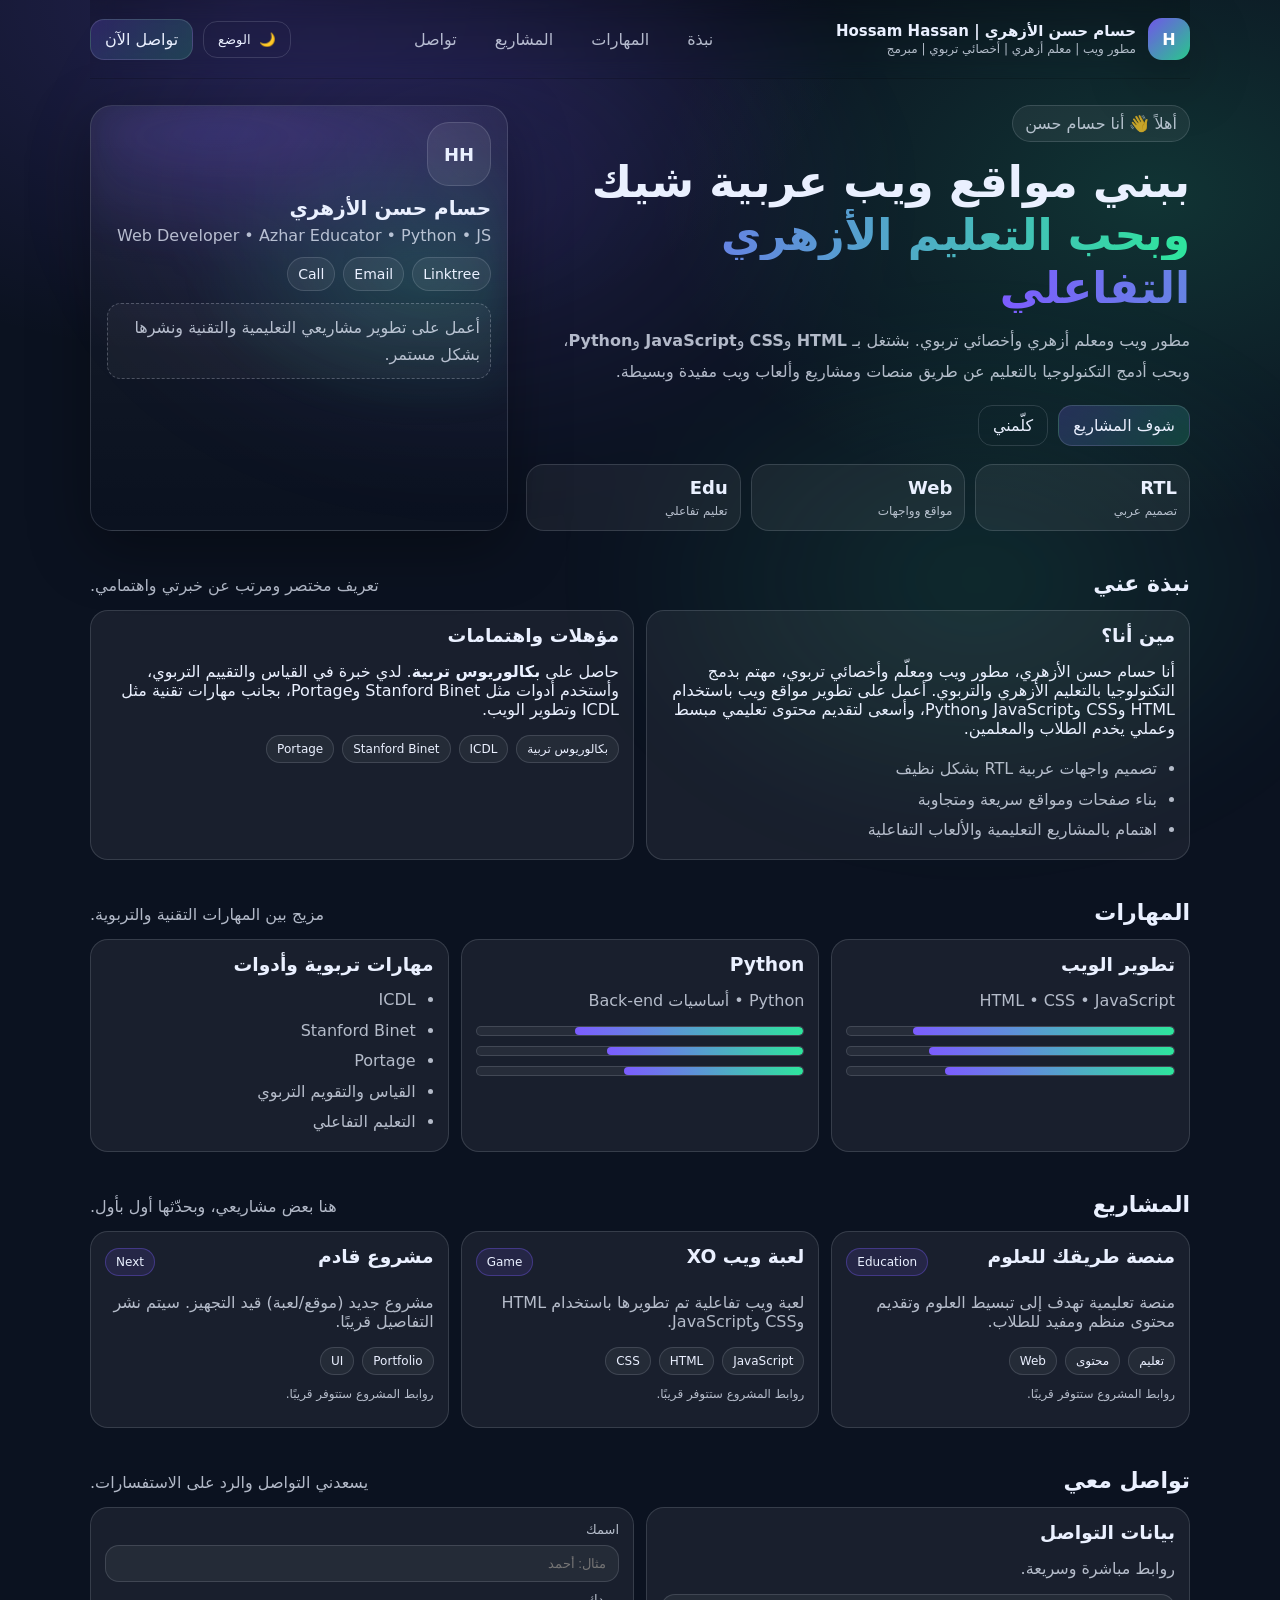
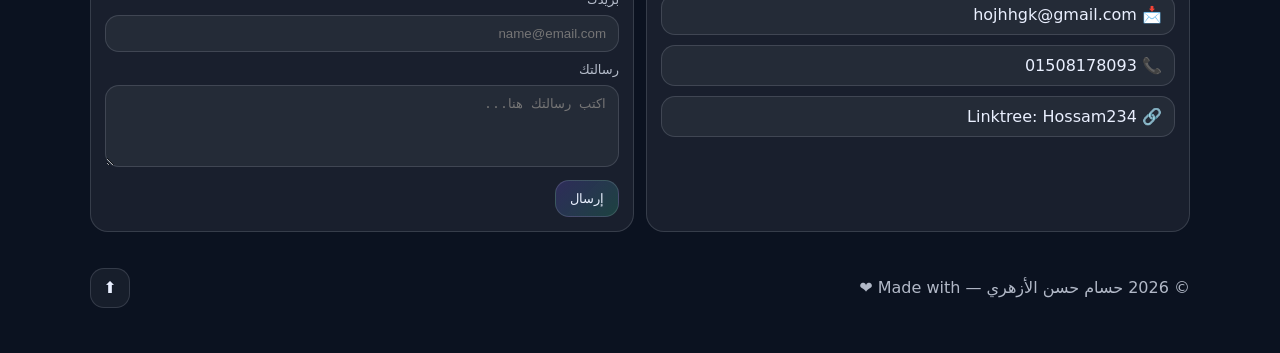
==== index.html @ acea2ba7 "Add files via upload" ====
<!doctype html>
<html lang="ar" dir="rtl">
<head>
  <meta charset="utf-8" />
  <meta name="viewport" content="width=device-width,initial-scale=1" />
  <title>حسام حسن الأزهري | Hossam Hassan</title>
  <meta name="description" content="الموقع الشخصي لحسام حسن الأزهري - مطور ويب ومعلم أزهري وأخصائي تربوي. مشاريع ويب وألعاب." />
  <link rel="stylesheet" href="style.css" />
</head>

<body>
  <div class="bg-glow"></div>

  <header class="container header">
    <a class="brand" href="#top" aria-label="العودة للأعلى">
      <span class="logo">H</span>
      <span class="brand-text">
        <strong>حسام حسن الأزهري | Hossam Hassan</strong>
        <small>مطور ويب | معلم أزهري | أخصائي تربوي | مبرمج</small>
      </span>
    </a>

    <nav class="nav" aria-label="التنقل">
      <a href="#about">نبذة</a>
      <a href="#skills">المهارات</a>
      <a href="#projects">المشاريع</a>
      <a href="#contact">تواصل</a>
    </nav>

    <div class="header-actions">
      <button id="themeBtn" class="btn ghost" type="button" aria-label="تبديل الثيم">
        <span id="themeIcon" aria-hidden="true">🌙</span>
        <span class="hide-sm">الوضع</span>
      </button>
      <a class="btn" href="#contact">تواصل الآن</a>
    </div>
  </header>

  <main id="top">
    <section class="container hero">
      <div class="hero-text">
        <p class="pill">أهلاً 👋 أنا حسام حسن</p>

        <h1>
          ببني مواقع ويب عربية شيك
          <span class="grad">وبحب التعليم الأزهري التفاعلي</span>
        </h1>

        <p class="sub">
          مطور ويب ومعلم أزهري وأخصائي تربوي. بشتغل بـ <b>HTML</b> و<b>CSS</b> و<b>JavaScript</b> و<b>Python</b>،
          وبحب أدمج التكنولوجيا بالتعليم عن طريق منصات ومشاريع وألعاب ويب مفيدة وبسيطة.
        </p>

        <div class="cta">
          <a class="btn" href="#projects">شوف المشاريع</a>
          <a class="btn ghost" href="#contact">كلّمني</a>
        </div>

        <div class="quick">
          <div class="q-card">
            <span class="q-num">RTL</span>
            <span class="q-label">تصميم عربي</span>
          </div>
          <div class="q-card">
            <span class="q-num">Web</span>
            <span class="q-label">مواقع وواجهات</span>
          </div>
          <div class="q-card">
            <span class="q-num">Edu</span>
            <span class="q-label">تعليم تفاعلي</span>
          </div>
        </div>
      </div>

      <div class="hero-card" aria-label="بطاقة تعريف">
        <div class="avatar" aria-hidden="true">HH</div>

        <div class="hero-meta">
          <h2>حسام حسن الأزهري</h2>
          <p>Web Developer • Azhar Educator • Python • JS</p>
        </div>

        <div class="hero-links">
          <a class="chip" href="https://linktr.ee/Hossam234" target="_blank" rel="noreferrer">Linktree</a>
          <a class="chip" href="mailto:hojhhgk@gmail.com">Email</a>
          <a class="chip" href="tel:01508178093">Call</a>
        </div>

        <div class="note">
          أعمل على تطوير مشاريعي التعليمية والتقنية ونشرها بشكل مستمر.
        </div>

        <!-- ملاحظة للمطور: عند إضافة روابط المشاريع، أضف أزرار Live/Code داخل قسم المشاريع -->
      </div>
    </section>

    <section id="about" class="container section">
      <div class="section-head">
        <h2>نبذة عني</h2>
        <p>تعريف مختصر ومرتب عن خبرتي واهتمامي.</p>
      </div>

      <div class="grid two">
        <div class="card">
          <h3>مين أنا؟</h3>
          <p>
            أنا حسام حسن الأزهري، مطور ويب ومعلّم وأخصائي تربوي، مهتم بدمج التكنولوجيا بالتعليم الأزهري والتربوي.
            أعمل على تطوير مواقع ويب باستخدام HTML وCSS وJavaScript وPython، وأسعى لتقديم
            محتوى تعليمي مبسط وعملي يخدم الطلاب والمعلمين.
          </p>
          <ul class="list">
            <li>تصميم واجهات عربية RTL بشكل نظيف</li>
            <li>بناء صفحات ومواقع سريعة ومتجاوبة</li>
            <li>اهتمام بالمشاريع التعليمية والألعاب التفاعلية</li>
          </ul>
        </div>
        <div class="card">
          <h3>مؤهلات واهتمامات</h3>
          <p>
            حاصل على <b>بكالوريوس تربية</b>. لدي خبرة في القياس والتقييم التربوي، وأستخدم أدوات
            مثل Stanford Binet وPortage، بجانب مهارات تقنية مثل ICDL وتطوير الويب.
          </p>
          <div class="mini">
            <span class="tag">بكالوريوس تربية</span>
            <span class="tag">ICDL</span>
            <span class="tag">Stanford Binet</span>
            <span class="tag">Portage</span>
          </div>
        </div>
      </div>
    </section>

    <section id="skills" class="container section">
      <div class="section-head">
        <h2>المهارات</h2>
        <p>مزيج بين المهارات التقنية والتربوية.</p>
      </div>

      <div class="grid three">
        <div class="card">
          <h3>تطوير الويب</h3>
          <p class="muted">HTML • CSS • JavaScript</p>
          <div class="bars">
            <div class="bar"><span style="width: 80%"></span></div>
            <div class="bar"><span style="width: 75%"></span></div>
            <div class="bar"><span style="width: 70%"></span></div>
          </div>
        </div>

        <div class="card">
          <h3>Python</h3>
          <p class="muted">Python • أساسيات Back-end</p>
          <div class="bars">
            <div class="bar"><span style="width: 70%"></span></div>
            <div class="bar"><span style="width: 60%"></span></div>
            <div class="bar"><span style="width: 55%"></span></div>
          </div>
        </div>

        <div class="card">
          <h3>مهارات تربوية وأدوات</h3>
          <ul class="list">
            <li>ICDL</li>
            <li>Stanford Binet</li>
            <li>Portage</li>
            <li>القياس والتقويم التربوي</li>
            <li>التعليم التفاعلي</li>
          </ul>
        </div>
      </div>
    </section>

    <section id="projects" class="container section">
      <div class="section-head">
        <h2>المشاريع</h2>
        <p>هنا بعض مشاريعي، وبحدّثها أول بأول.</p>
        <!-- ملاحظة للمطور: عند توفر روابط المشاريع، أضف Live/Code لكل مشروع -->
      </div>

      <div class="grid three">
        <article class="card project">
          <div class="proj-top">
            <h3>منصة طريقك للعلوم</h3>
            <span class="badge">Education</span>
          </div>
          <p class="muted">
            منصة تعليمية تهدف إلى تبسيط العلوم وتقديم محتوى منظم ومفيد للطلاب.
          </p>
          <div class="mini">
            <span class="tag">تعليم</span>
            <span class="tag">محتوى</span>
            <span class="tag">Web</span>
          </div>
          <p class="muted tiny">روابط المشروع ستتوفر قريبًا.</p>
        </article>

        <article class="card project">
          <div class="proj-top">
            <h3>لعبة ويب XO</h3>
            <span class="badge">Game</span>
          </div>
          <p class="muted">
            لعبة ويب تفاعلية تم تطويرها باستخدام HTML وCSS وJavaScript.
          </p>
          <div class="mini">
            <span class="tag">JavaScript</span>
            <span class="tag">HTML</span>
            <span class="tag">CSS</span>
          </div>
          <p class="muted tiny">روابط المشروع ستتوفر قريبًا.</p>
        </article>

        <article class="card project">
          <div class="proj-top">
            <h3>مشروع قادم</h3>
            <span class="badge">Next</span>
          </div>
          <p class="muted">
            مشروع جديد (موقع/لعبة) قيد التجهيز. سيتم نشر التفاصيل قريبًا.
          </p>
          <div class="mini">
            <span class="tag">Portfolio</span>
            <span class="tag">UI</span>
          </div>
          <p class="muted tiny">روابط المشروع ستتوفر قريبًا.</p>
        </article>
      </div>
    </section>

    <section id="contact" class="container section">
      <div class="section-head">
        <h2>تواصل معي</h2>
        <p>يسعدني التواصل والرد على الاستفسارات.</p>
      </div>

      <div class="grid two">
        <div class="card">
          <h3>بيانات التواصل</h3>
          <p class="muted">روابط مباشرة وسريعة.</p>
          <div class="stack">
            <a class="link" href="mailto:hojhhgk@gmail.com">📩 hojhhgk@gmail.com</a>
            <a class="link" href="tel:01508178093">📞 01508178093</a>
            <a class="link" href="https://linktr.ee/Hossam234" target="_blank" rel="noreferrer">🔗 Linktree: Hossam234</a>
          </div>
        </div>

        <form class="card form" id="contactForm">
          <label>
            اسمك
            <input name="name" type="text" placeholder="مثال: أحمد" required />
          </label>

          <label>
            بريدك
            <input name="email" type="email" placeholder="name@email.com" required />
          </label>

          <label>
            رسالتك
            <textarea name="message" rows="4" placeholder="اكتب رسالتك هنا..." required></textarea>
          </label>

          <button class="btn" type="submit">إرسال</button>

          <!-- ملاحظة للمطور: لو عايز إرسال فعلي لسيرفر، اربط الفورم بباك إند أو خدمة Forms -->
        </form>
      </div>
    </section>

    <footer class="container footer">
      <p>© <span id="year"></span> حسام حسن الأزهري — Made with ❤️</p>
      <a class="to-top" href="#top" aria-label="للأعلى">⬆️</a>
    </footer>
  </main>

  <script src="script.js"></script>
</body>
</html>
---- style.css ----
:root{
  --bg: #0b1220;
  --card: rgba(255,255,255,.06);
  --card2: rgba(255,255,255,.08);
  --text: #eaf0ff;
  --muted: rgba(234,240,255,.75);
  --border: rgba(234,240,255,.14);
  --shadow: 0 18px 60px rgba(0,0,0,.35);
  --accent: #7c5cff;
  --accent2: #2ee59d;
  --radius: 18px;
}

[data-theme="light"]{
  --bg: #f6f7fb;
  --card: rgba(10,16,32,.05);
  --card2: rgba(10,16,32,.08);
  --text: #0a1020;
  --muted: rgba(10,16,32,.7);
  --border: rgba(10,16,32,.14);
  --shadow: 0 18px 60px rgba(10,16,32,.12);
}

*{ box-sizing: border-box; }
html{ scroll-behavior: smooth; }
body{
  margin: 0;
  font-family: ui-sans-serif, system-ui, -apple-system, "Segoe UI", Tahoma, Arial;
  background: radial-gradient(1000px 600px at 20% 0%, rgba(124,92,255,.20), transparent 60%),
              radial-gradient(900px 600px at 90% 10%, rgba(46,229,157,.16), transparent 55%),
              var(--bg);
  color: var(--text);
}

.bg-glow{
  position: fixed;
  inset: -200px;
  background: radial-gradient(700px 500px at 40% 30%, rgba(124,92,255,.15), transparent 60%),
              radial-gradient(650px 450px at 70% 60%, rgba(46,229,157,.12), transparent 60%);
  filter: blur(40px);
  pointer-events: none;
  z-index: -1;
}

.container{
  width: min(1100px, calc(100% - 32px));
  margin: 0 auto;
}

.header{
  display: flex;
  gap: 16px;
  align-items: center;
  justify-content: space-between;
  padding: 18px 0;
  position: sticky;
  top: 0;
  backdrop-filter: blur(10px);
  background: linear-gradient(to bottom, rgba(0,0,0,.18), rgba(0,0,0,0));
  border-bottom: 1px solid transparent;
  z-index: 10;
}

.brand{
  display: flex;
  gap: 12px;
  align-items: center;
  text-decoration: none;
  color: inherit;
}

.logo{
  width: 42px; height: 42px;
  display: grid; place-items: center;
  border-radius: 14px;
  background: linear-gradient(135deg, rgba(124,92,255,.9), rgba(46,229,157,.85));
  color: white;
  font-weight: 800;
  box-shadow: var(--shadow);
}

.brand-text strong{ display:block; font-size: 15px; }
.brand-text small{ display:block; color: var(--muted); font-size: 12px; margin-top: 2px; }

.nav{
  display: flex;
  gap: 14px;
  align-items: center;
}
.nav a{
  color: var(--muted);
  text-decoration: none;
  padding: 10px 12px;
  border-radius: 12px;
  transition: .2s;
}
.nav a:hover{
  color: var(--text);
  background: var(--card);
  border: 1px solid var(--border);
}

.header-actions{ display: flex; gap: 10px; align-items: center; }

.btn{
  border: 1px solid var(--border);
  background: linear-gradient(135deg, rgba(124,92,255,.22), rgba(46,229,157,.18));
  color: var(--text);
  padding: 10px 14px;
  border-radius: 14px;
  text-decoration: none;
  display: inline-flex;
  gap: 8px;
  align-items: center;
  cursor: pointer;
  transition: transform .12s ease, background .2s, border .2s, opacity .2s;
}
.btn:hover{ transform: translateY(-1px); border-color: rgba(124,92,255,.35); }
.btn:active{ transform: translateY(0); }
.btn.ghost{ background: transparent; }
.btn.sm{ padding: 8px 12px; border-radius: 12px; font-size: 14px; }
.btn[disabled]{ opacity: .65; cursor: not-allowed; transform: none; }

.hide-sm{ display: inline; }

.hero{
  display: grid;
  grid-template-columns: 1.35fr .85fr;
  gap: 18px;
  padding: 26px 0 6px;
}

.pill{
  display: inline-flex;
  padding: 8px 12px;
  border: 1px solid var(--border);
  border-radius: 999px;
  background: var(--card);
  color: var(--muted);
  margin: 0 0 14px;
}

.hero h1{
  margin: 0 0 12px;
  font-size: clamp(28px, 4vw, 44px);
  line-height: 1.2;
}
.grad{
  background: linear-gradient(90deg, var(--accent), var(--accent2));
  -webkit-background-clip: text;
  background-clip: text;
  color: transparent;
}

.sub{
  margin: 0 0 18px;
  color: var(--muted);
  font-size: 16px;
  line-height: 1.9;
}

.cta{ display:flex; gap: 10px; flex-wrap: wrap; margin-bottom: 18px; }
.quick{
  display: grid;
  grid-template-columns: repeat(3, 1fr);
  gap: 10px;
}
.q-card{
  border: 1px solid var(--border);
  background: var(--card);
  border-radius: var(--radius);
  padding: 12px;
}
.q-num{ display:block; font-size: 18px; font-weight: 800; }
.q-label{ display:block; margin-top: 6px; color: var(--muted); font-size: 12px; }

.hero-card{
  border: 1px solid var(--border);
  background: linear-gradient(180deg, var(--card), transparent);
  border-radius: calc(var(--radius) + 4px);
  padding: 16px;
  box-shadow: var(--shadow);
  position: relative;
  overflow: hidden;
}
.hero-card::before{
  content:"";
  position:absolute;
  inset:-2px;
  background: radial-gradient(500px 260px at 30% 0%, rgba(124,92,255,.25), transparent 60%),
              radial-gradient(400px 240px at 80% 40%, rgba(46,229,157,.20), transparent 60%);
  filter: blur(18px);
  opacity: .9;
  z-index: 0;
}
.hero-card > *{ position: relative; z-index: 1; }

.avatar{
  width: 64px; height: 64px;
  border-radius: 22px;
  display:grid; place-items:center;
  background: var(--card2);
  border: 1px solid var(--border);
  font-weight: 900;
  font-size: 18px;
}
.hero-meta h2{ margin: 10px 0 0; font-size: 20px; }
.hero-meta p{ margin: 6px 0 0; color: var(--muted); }

.hero-links{
  display:flex;
  gap: 8px;
  flex-wrap: wrap;
  margin-top: 12px;
}
.chip{
  border: 1px solid var(--border);
  background: rgba(255,255,255,.06);
  color: var(--text);
  text-decoration:none;
  padding: 8px 10px;
  border-radius: 999px;
  font-size: 14px;
}
.note{
  margin-top: 12px;
  border: 1px dashed rgba(234,240,255,.25);
  background: rgba(255,255,255,.04);
  border-radius: 14px;
  padding: 10px;
  color: var(--muted);
  line-height: 1.7;
}

.section{ padding: 34px 0 6px; }
.section-head{
  display:flex;
  justify-content: space-between;
  align-items: baseline;
  gap: 14px;
  margin-bottom: 14px;
}
.section-head h2{ margin:0; font-size: 22px; }
.section-head p{ margin:0; color: var(--muted); }

.grid{ display:grid; gap: 12px; }
.grid.two{ grid-template-columns: repeat(2, 1fr); }
.grid.three{ grid-template-columns: repeat(3, 1fr); }

.card{
  border: 1px solid var(--border);
  background: var(--card);
  border-radius: var(--radius);
  padding: 14px;
}
.card h3{ margin: 0 0 10px; }
.muted{ color: var(--muted); }
.tiny{ font-size: 12px; }

.list{
  margin: 10px 0 0;
  padding: 0 18px 0 0;
  color: var(--muted);
  line-height: 1.9;
}

.mini{ display:flex; gap: 8px; flex-wrap: wrap; margin-top: 10px; }
.tag{
  font-size: 12px;
  padding: 6px 10px;
  border-radius: 999px;
  border: 1px solid var(--border);
  background: rgba(255,255,255,.05);
}

.bars{ display:grid; gap: 10px; margin-top: 12px; }
.bar{
  height: 10px;
  border-radius: 999px;
  background: rgba(255,255,255,.06);
  border: 1px solid var(--border);
  overflow: hidden;
}
.bar span{
  display:block;
  height: 100%;
  border-radius: 999px;
  background: linear-gradient(90deg, var(--accent), var(--accent2));
}

.project .proj-top{
  display:flex;
  justify-content: space-between;
  align-items: center;
  gap: 10px;
}
.badge{
  font-size: 12px;
  padding: 6px 10px;
  border-radius: 999px;
  border: 1px solid rgba(124,92,255,.35);
  background: rgba(124,92,255,.12);
  color: var(--text);
}
.actions{ display:flex; gap: 10px; margin-top: 12px; }

.form label{
  display:block;
  margin-bottom: 10px;
  color: var(--muted);
  font-size: 13px;
}
input, textarea{
  width: 100%;
  margin-top: 8px;
  padding: 10px 12px;
  border-radius: 14px;
  border: 1px solid var(--border);
  background: rgba(255,255,255,.05);
  color: var(--text);
  outline: none;
}
input:focus, textarea:focus{ border-color: rgba(46,229,157,.4); }

.stack{ display:grid; gap: 10px; margin-top: 10px; }
.link{
  padding: 10px 12px;
  border-radius: 14px;
  border: 1px solid var(--border);
  background: rgba(255,255,255,.05);
  text-decoration:none;
  color: var(--text);
}
.footer{
  display:flex;
  justify-content: space-between;
  align-items:center;
  padding: 24px 0 40px;
  color: var(--muted);
}
.to-top{
  width: 40px; height: 40px;
  display:grid; place-items:center;
  border-radius: 14px;
  border: 1px solid var(--border);
  background: rgba(255,255,255,.05);
  text-decoration:none;
  color: var(--text);
}

/* Responsive */
@media (max-width: 900px){
  .hero{ grid-template-columns: 1fr; }
  .grid.three{ grid-template-columns: 1fr; }
  .grid.two{ grid-template-columns: 1fr; }
  .nav{ display:none; }
  .hide-sm{ display:none; }
}
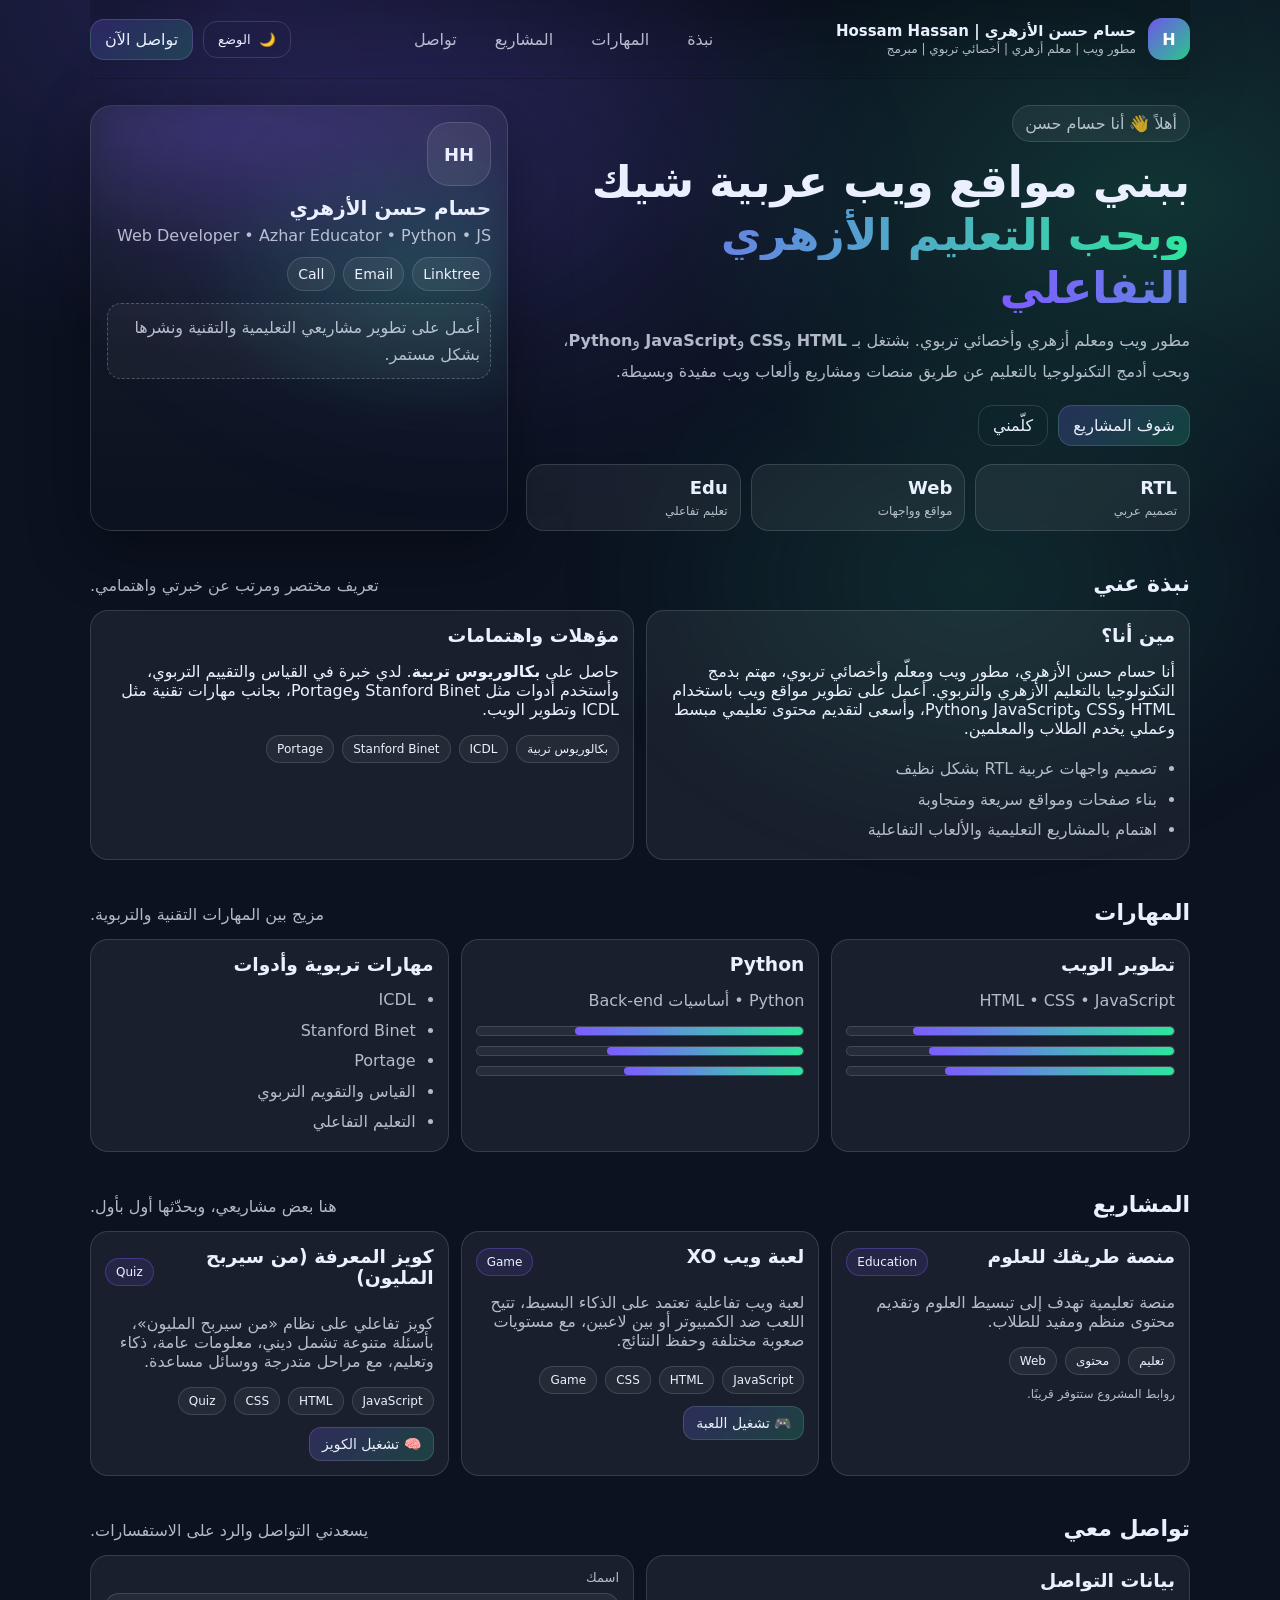
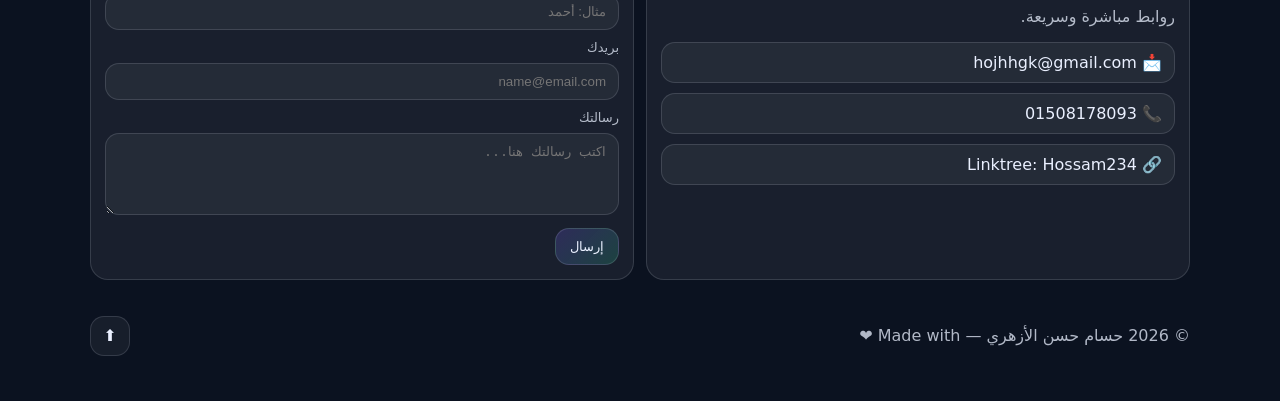
==== commit 8fc2b91a: "Update index.html structure and remove verification tag Removed unnecessary meta verification tag an" ====
--- a/index.html
+++ b/index.html
@@ -117,7 +117,8 @@
         <div class="card">
           <h3>مؤهلات واهتمامات</h3>
           <p>
-            حاصل على <b>بكالوريوس تربية</b>. لدي خبرة في القياس والتقييم التربوي، وأستخدم أدوات
+            حاصل على <b>بكالوريوس تربية</b>. لدي خبرة في
+            القياس والتقييم التربوي، وأستخدم أدوات
             مثل Stanford Binet وPortage، بجانب مهارات تقنية مثل ICDL وتطوير الويب.
           </p>
           <div class="mini">
@@ -199,30 +200,44 @@
             <h3>لعبة ويب XO</h3>
             <span class="badge">Game</span>
           </div>
+
           <p class="muted">
-            لعبة ويب تفاعلية تم تطويرها باستخدام HTML وCSS وJavaScript.
-          </p>
+            لعبة ويب تفاعلية تعتمد على الذكاء البسيط، تتيح اللعب ضد الكمبيوتر
+            أو بين لاعبين، مع مستويات صعوبة مختلفة وحفظ النتائج.
+          </p>
+
           <div class="mini">
             <span class="tag">JavaScript</span>
             <span class="tag">HTML</span>
             <span class="tag">CSS</span>
-          </div>
-          <p class="muted tiny">روابط المشروع ستتوفر قريبًا.</p>
+            <span class="tag">Game</span>
+          </div>
+
+          <div class="actions">
+            <a class="btn sm" href="xo.html">🎮 تشغيل اللعبة</a>
+          </div>
         </article>
 
         <article class="card project">
           <div class="proj-top">
-            <h3>مشروع قادم</h3>
-            <span class="badge">Next</span>
-          </div>
+            <h3>كويز المعرفة (من سيربح المليون)</h3>
+            <span class="badge">Quiz</span>
+          </div>
+
           <p class="muted">
-            مشروع جديد (موقع/لعبة) قيد التجهيز. سيتم نشر التفاصيل قريبًا.
-          </p>
-          <div class="mini">
-            <span class="tag">Portfolio</span>
-            <span class="tag">UI</span>
-          </div>
-          <p class="muted tiny">روابط المشروع ستتوفر قريبًا.</p>
+            كويز تفاعلي على نظام «من سيربح المليون»، بأسئلة متنوعة تشمل
+            ديني، معلومات عامة، ذكاء وتعليم، مع مراحل متدرجة ووسائل مساعدة.
+          </p>
+
+          <div class="mini">
+            <span class="tag">JavaScript</span>
+            <span class="tag">HTML</span>
+            <span class="tag">CSS</span>
+            <span class="tag">Quiz</span>
+          </div>
+          <div class="actions">
+            <a class="btn sm" href="quiz.html">🧠 تشغيل الكويز</a>
+          </div>
         </article>
       </div>
     </section>
@@ -276,3 +291,8 @@
   <script src="script.js"></script>
 </body>
 </html>
+  <script src="script.js"></script>
+</body>
+</html>
+
+
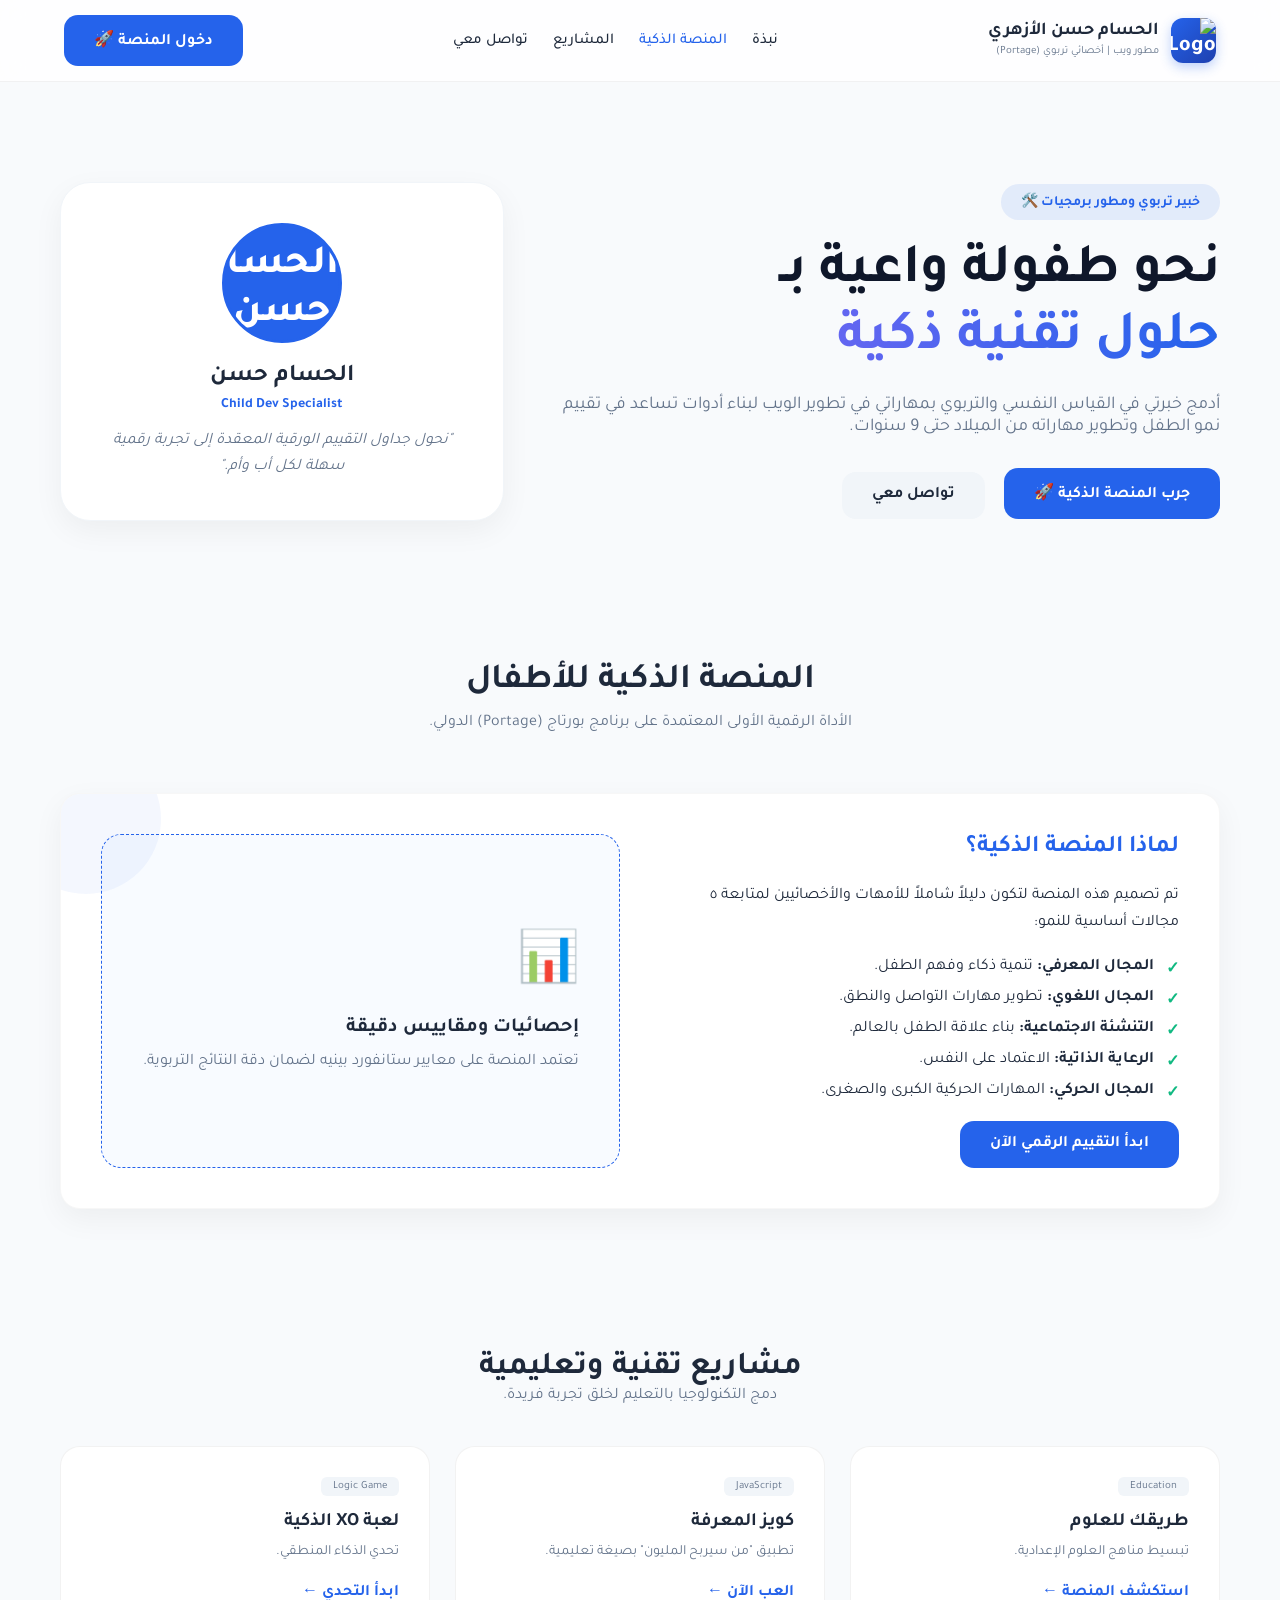
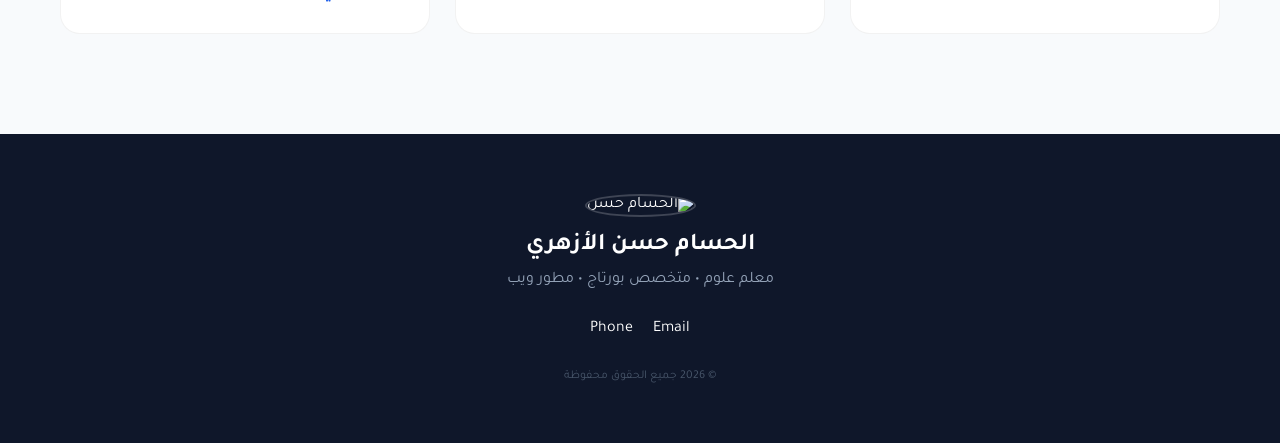
==== commit db3f7a5a: "index.html" ====
--- a/index.html
+++ b/index.html
@@ -1,298 +1,591 @@
 <!doctype html>
 <html lang="ar" dir="rtl">
-<head>
-  <meta charset="utf-8" />
-  <meta name="viewport" content="width=device-width,initial-scale=1" />
-  <title>حسام حسن الأزهري | Hossam Hassan</title>
-  <meta name="description" content="الموقع الشخصي لحسام حسن الأزهري - مطور ويب ومعلم أزهري وأخصائي تربوي. مشاريع ويب وألعاب." />
-  <link rel="stylesheet" href="style.css" />
-</head>
-
-<body>
-  <div class="bg-glow"></div>
-
-  <header class="container header">
-    <a class="brand" href="#top" aria-label="العودة للأعلى">
-      <span class="logo">H</span>
-      <span class="brand-text">
-        <strong>حسام حسن الأزهري | Hossam Hassan</strong>
-        <small>مطور ويب | معلم أزهري | أخصائي تربوي | مبرمج</small>
-      </span>
-    </a>
-
-    <nav class="nav" aria-label="التنقل">
-      <a href="#about">نبذة</a>
-      <a href="#skills">المهارات</a>
-      <a href="#projects">المشاريع</a>
-      <a href="#contact">تواصل</a>
-    </nav>
-
-    <div class="header-actions">
-      <button id="themeBtn" class="btn ghost" type="button" aria-label="تبديل الثيم">
-        <span id="themeIcon" aria-hidden="true">🌙</span>
-        <span class="hide-sm">الوضع</span>
-      </button>
-      <a class="btn" href="#contact">تواصل الآن</a>
-    </div>
-  </header>
-
-  <main id="top">
-    <section class="container hero">
-      <div class="hero-text">
-        <p class="pill">أهلاً 👋 أنا حسام حسن</p>
-
-        <h1>
-          ببني مواقع ويب عربية شيك
-          <span class="grad">وبحب التعليم الأزهري التفاعلي</span>
-        </h1>
-
-        <p class="sub">
-          مطور ويب ومعلم أزهري وأخصائي تربوي. بشتغل بـ <b>HTML</b> و<b>CSS</b> و<b>JavaScript</b> و<b>Python</b>،
-          وبحب أدمج التكنولوجيا بالتعليم عن طريق منصات ومشاريع وألعاب ويب مفيدة وبسيطة.
+  <head>
+    <meta charset="utf-8" />
+    <meta name="viewport" content="width=device-width,initial-scale=1" />
+    <title>الحسام حسن الأزهري | المنصة الذكية</title>
+
+    <link
+      href="https://fonts.googleapis.com/css2?family=Tajawal:wght@400;500;700;800&display=swap"
+      rel="stylesheet"
+    />
+
+    <style>
+      :root {
+        --primary: #2563eb;
+        --primary-dark: #1e40af;
+        --accent: #10b981;
+        --bg-light: #f8fafc;
+        --text-main: #1e293b;
+        --text-muted: #64748b;
+        --white: #ffffff;
+        --shadow: 0 10px 30px rgba(0, 0, 0, 0.05);
+        --radius: 20px;
+      }
+
+      * {
+        margin: 0;
+        padding: 0;
+        box-sizing: border-box;
+        font-family: "Tajawal", sans-serif;
+      }
+
+      body {
+        background-color: var(--bg-light);
+        color: var(--text-main);
+        overflow-x: hidden;
+        scroll-behavior: smooth;
+      }
+
+      /* تحسين الهيدر */
+      .header {
+        position: sticky;
+        top: 0;
+        z-index: 1000;
+        background: rgba(255, 255, 255, 0.8);
+        backdrop-filter: blur(12px);
+        border-bottom: 1px solid rgba(0, 0, 0, 0.05);
+        padding: 15px 5%;
+        display: flex;
+        justify-content: space-between;
+        align-items: center;
+      }
+
+      .brand {
+        display: flex;
+        align-items: center;
+        gap: 12px;
+        text-decoration: none;
+        color: var(--text-main);
+      }
+
+      .logo {
+        background: linear-gradient(
+          135deg,
+          var(--primary),
+          var(--primary-dark)
+        );
+        color: white;
+        width: 45px;
+        height: 45px;
+        display: flex;
+        align-items: center;
+        justify-content: center;
+        border-radius: 12px;
+        font-weight: 800;
+        font-size: 22px;
+        box-shadow: 0 4px 12px rgba(37, 99, 235, 0.3);
+        overflow: hidden;
+      }
+
+      .brand-text strong {
+        display: block;
+        font-size: 18px;
+      }
+      .brand-text small {
+        color: var(--text-muted);
+        font-size: 11px;
+      }
+
+      .nav {
+        display: flex;
+        gap: 25px;
+      }
+      .nav a {
+        text-decoration: none;
+        color: var(--text-main);
+        font-weight: 500;
+        font-size: 15px;
+        transition: 0.3s;
+      }
+      .nav a:hover {
+        color: var(--primary);
+      }
+
+      /* البطاقات والأقسام */
+      .container {
+        max-width: 1200px;
+        margin: 0 auto;
+        padding: 0 20px;
+      }
+
+      /* هيرو سكشن (Hero Section) */
+      .hero {
+        padding: 100px 0 60px;
+        display: grid;
+        grid-template-columns: 1.2fr 0.8fr;
+        gap: 50px;
+        align-items: center;
+      }
+
+      .hero-text h1 {
+        font-size: clamp(2rem, 5vw, 3.5rem);
+        line-height: 1.2;
+        margin: 20px 0;
+        color: #0f172a;
+      }
+
+      .grad {
+        background: linear-gradient(to left, var(--primary), #6366f1);
+        background-clip: text;
+        -webkit-background-clip: text;
+        color: transparent;
+        -webkit-text-fill-color: transparent;
+        display: inline-block;
+      }
+
+      .pill {
+        display: inline-block;
+        background: rgba(37, 99, 235, 0.1);
+        color: var(--primary);
+        padding: 8px 20px;
+        border-radius: 50px;
+        font-size: 14px;
+        font-weight: 700;
+      }
+
+      .btn {
+        display: inline-block;
+        padding: 14px 30px;
+        background: var(--primary);
+        color: white;
+        text-decoration: none;
+        border-radius: 14px;
+        font-weight: 700;
+        transition: 0.3s;
+        border: none;
+        cursor: pointer;
+      }
+
+      .btn:hover {
+        transform: translateY(-3px);
+        box-shadow: 0 10px 20px rgba(37, 99, 235, 0.2);
+      }
+
+      .btn.ghost {
+        background: #f1f5f9;
+        color: var(--text-main);
+      }
+
+      /* المنصة الذكية (Portage Card) */
+      .featured-card {
+        background: var(--white);
+        border-radius: var(--radius);
+        padding: 40px;
+        box-shadow: var(--shadow);
+        border: 1px solid rgba(0, 0, 0, 0.03);
+        display: grid;
+        grid-template-columns: 1fr 1fr;
+        gap: 40px;
+        margin: 60px 0;
+        position: relative;
+        overflow: hidden;
+      }
+
+      .featured-card::after {
+        content: "";
+        position: absolute;
+        top: -50px;
+        left: -50px;
+        width: 150px;
+        height: 150px;
+        background: rgba(37, 99, 235, 0.05);
+        border-radius: 50%;
+      }
+
+      .list {
+        list-style: none;
+        margin: 20px 0;
+      }
+      .list li {
+        margin-bottom: 12px;
+        padding-right: 25px;
+        position: relative;
+      }
+      .list li::before {
+        content: "✓";
+        position: absolute;
+        right: 0;
+        color: var(--accent);
+        font-weight: bold;
+      }
+
+      /* المشاريع (Projects Grid) */
+      .grid {
+        display: grid;
+        grid-template-columns: repeat(auto-fit, minmax(300px, 1fr));
+        gap: 25px;
+        margin-top: 40px;
+      }
+
+      .project-card {
+        background: white;
+        padding: 30px;
+        border-radius: var(--radius);
+        border: 1px solid rgba(0, 0, 0, 0.05);
+        transition: 0.4s;
+      }
+
+      .project-card:hover {
+        transform: translateY(-10px);
+        border-color: var(--primary);
+        box-shadow: var(--shadow);
+      }
+
+      .tag {
+        font-size: 11px;
+        background: #f1f5f9;
+        padding: 4px 12px;
+        border-radius: 6px;
+        margin-left: 5px;
+        color: var(--text-muted);
+      }
+
+      /* الموبايل */
+      @media (max-width: 992px) {
+        .hero,
+        .featured-card {
+          grid-template-columns: 1fr;
+          text-align: center;
+        }
+        .nav {
+          display: none;
+        }
+        .hero-text h1 {
+          font-size: 2.5rem;
+        }
+        .list li {
+          text-align: right;
+        }
+      }
+
+      /* نبضة الزر */
+      .pulse {
+        animation: pulse-animation 2s infinite;
+      }
+      @keyframes pulse-animation {
+        0% {
+          box-shadow: 0 0 0 0px rgba(37, 99, 235, 0.4);
+        }
+        100% {
+          box-shadow: 0 0 0 15px rgba(37, 99, 235, 0);
+        }
+      }
+    </style>
+  </head>
+
+  <body>
+    <header class="header">
+      <a class="brand" href="index.html">
+        <div class="logo">
+          <img
+            src="my-photo.jpg"
+            alt="Logo"
+            style="width: 100%; height: 100%; object-fit: cover"
+          />
+        </div>
+        <div class="brand-text">
+          <strong>الحسام حسن الأزهري</strong>
+          <small>مطور ويب | أخصائي تربوي (Portage)</small>
+        </div>
+      </a>
+
+      <nav class="nav">
+        <a href="about.html">نبذة</a>
+        <a href="index.html#smart-platform" style="color: var(--primary)"
+          >المنصة الذكية</a
+        >
+        <a href="index.html#projects">المشاريع</a>
+        <a href="contact.html">تواصل معي</a>
+      </nav>
+
+      <div class="header-actions">
+        <a
+          class="btn pulse"
+          href="https://al-hossam-hassan.github.io/-/"
+          target="_blank"
+          >دخول المنصة 🚀</a
+        >
+      </div>
+    </header>
+
+    <main class="container">
+      <section class="hero" id="top">
+        <div class="hero-text">
+          <span class="pill">خبير تربوي ومطور برمجيات 🛠️</span>
+          <h1>
+            نحو طفولة واعية بـ <br /><span class="grad">حلول تقنية ذكية</span>
+          </h1>
+          <p
+            style="
+              color: var(--text-muted);
+              font-size: 18px;
+              margin-bottom: 30px;
+            "
+          >
+            أدمج خبرتي في القياس النفسي والتربوي بمهاراتي في تطوير الويب لبناء
+            أدوات تساعد في تقييم نمو الطفل وتطوير مهاراته من الميلاد حتى 9
+            سنوات.
+          </p>
+          <div class="cta">
+            <a
+              class="btn"
+              href="https://al-hossam-hassan.github.io/-/"
+              target="_blank"
+              >جرب المنصة الذكية 🚀</a
+            >
+            <a class="btn ghost" href="contact.html" style="margin-right: 15px"
+              >تواصل معي</a
+            >
+          </div>
+        </div>
+
+        <div style="text-align: center">
+          <div
+            style="
+              background: white;
+              padding: 40px;
+              border-radius: 30px;
+              box-shadow: var(--shadow);
+              border: 1px solid #f1f5f9;
+            "
+          >
+            <div
+              style="
+                width: 120px;
+                height: 120px;
+                background: #2563eb;
+                border-radius: 50%;
+                margin: 0 auto 20px;
+                display: flex;
+                align-items: center;
+                justify-content: center;
+                color: white;
+                font-size: 40px;
+                font-weight: 800;
+                overflow: hidden;
+                border: 3px solid var(--primary);
+              "
+            >
+              <img
+                src="my-photo.jpg"
+                alt="الحسام حسن"
+                style="width: 100%; height: 100%; object-fit: cover"
+              />
+            </div>
+            <h2 style="margin-bottom: 5px">الحسام حسن</h2>
+            <p
+              style="
+                color: var(--primary);
+                font-weight: 700;
+                font-size: 14px;
+                margin-bottom: 15px;
+              "
+            >
+              Child Dev Specialist
+            </p>
+            <p
+              style="
+                font-style: italic;
+                color: var(--text-muted);
+                line-height: 1.6;
+              "
+            >
+              "نحول جداول التقييم الورقية المعقدة إلى تجربة رقمية سهلة لكل أب
+              وأم."
+            </p>
+          </div>
+        </div>
+      </section>
+
+      <section id="smart-platform" style="padding: 80px 0">
+        <div style="text-align: center; margin-bottom: 50px">
+          <h2 style="font-size: 2.2rem; margin-bottom: 10px">
+            المنصة الذكية للأطفال
+          </h2>
+          <p style="color: var(--text-muted)">
+            الأداة الرقمية الأولى المعتمدة على برنامج بورتاج (Portage) الدولي.
+          </p>
+        </div>
+        <div class="featured-card">
+          <div>
+            <h3
+              style="
+                font-size: 1.5rem;
+                color: var(--primary);
+                margin-bottom: 20px;
+              "
+            >
+              لماذا المنصة الذكية؟
+            </h3>
+            <p style="line-height: 1.7">
+              تم تصميم هذه المنصة لتكون دليلاً شاملاً للأمهات والأخصائيين
+              لمتابعة ٥ مجالات أساسية للنمو:
+            </p>
+            <ul class="list">
+              <li><strong>المجال المعرفي:</strong> تنمية ذكاء وفهم الطفل.</li>
+              <li>
+                <strong>المجال اللغوي:</strong> تطوير مهارات التواصل والنطق.
+              </li>
+              <li>
+                <strong>التنشئة الاجتماعية:</strong> بناء علاقة الطفل بالعالم.
+              </li>
+              <li><strong>الرعاية الذاتية:</strong> الاعتماد على النفس.</li>
+              <li>
+                <strong>المجال الحركي:</strong> المهارات الحركية الكبرى والصغرى.
+              </li>
+            </ul>
+            <a
+              class="btn"
+              href="https://al-hossam-hassan.github.io/-/"
+              target="_blank"
+              >ابدأ التقييم الرقمي الآن</a
+            >
+          </div>
+          <div
+            style="
+              background: #f8fbff;
+              border-radius: 20px;
+              padding: 40px;
+              display: flex;
+              flex-direction: column;
+              justify-content: center;
+              border: 1px dashed #2563eb;
+            "
+          >
+            <div style="font-size: 50px; margin-bottom: 20px">📊</div>
+            <h4 style="margin-bottom: 10px; font-size: 20px">
+              إحصائيات ومقاييس دقيقة
+            </h4>
+            <p style="color: var(--text-muted); line-height: 1.6">
+              تعتمد المنصة على معايير ستانفورد بينيه لضمان دقة النتائج التربوية.
+            </p>
+          </div>
+        </div>
+      </section>
+
+      <section id="projects" style="padding-bottom: 100px">
+        <div style="text-align: center; margin-bottom: 40px">
+          <h2 style="font-size: 2rem">مشاريع تقنية وتعليمية</h2>
+          <p style="color: var(--text-muted)">
+            دمج التكنولوجيا بالتعليم لخلق تجربة فريدة.
+          </p>
+        </div>
+        <div class="grid">
+          <article class="project-card">
+            <span class="tag">Education</span>
+            <h3 style="margin: 15px 0 10px">طريقك للعلوم</h3>
+            <p
+              style="
+                color: var(--text-muted);
+                font-size: 14px;
+                margin-bottom: 20px;
+              "
+            >
+              تبسيط مناهج العلوم الإعدادية.
+            </p>
+            <a
+              href="https://al-hossam-hassan.github.io/Science-Mind/"
+              style="
+                color: var(--primary);
+                font-weight: 700;
+                text-decoration: none;
+              "
+              >استكشف المنصة ←</a
+            >
+          </article>
+          <article class="project-card">
+            <span class="tag">JavaScript</span>
+            <h3 style="margin: 15px 0 10px">كويز المعرفة</h3>
+            <p
+              style="
+                color: var(--text-muted);
+                font-size: 14px;
+                margin-bottom: 20px;
+              "
+            >
+              تطبيق "من سيربح المليون" بصيغة تعليمية.
+            </p>
+            <a
+              href="quiz.html"
+              style="
+                color: var(--primary);
+                font-weight: 700;
+                text-decoration: none;
+              "
+              >العب الآن ←</a
+            >
+          </article>
+          <article class="project-card">
+            <span class="tag">Logic Game</span>
+            <h3 style="margin: 15px 0 10px">لعبة XO الذكية</h3>
+            <p
+              style="
+                color: var(--text-muted);
+                font-size: 14px;
+                margin-bottom: 20px;
+              "
+            >
+              تحدي الذكاء المنطقي.
+            </p>
+            <a
+              href="xo.html"
+              style="
+                color: var(--primary);
+                font-weight: 700;
+                text-decoration: none;
+              "
+              >ابدأ التحدي ←</a
+            >
+          </article>
+        </div>
+      </section>
+    </main>
+
+    <footer
+      style="
+        background: #0f172a;
+        color: white;
+        padding: 60px 0;
+        text-align: center;
+      "
+    >
+      <div class="container">
+        <img
+          src="my-photo.jpg"
+          alt="الحسام حسن"
+          style="
+            width: 70px;
+            height: 70px;
+            border-radius: 50%;
+            border: 2px solid rgba(255, 255, 255, 0.2);
+            margin-bottom: 15px;
+            object-fit: cover;
+          "
+        />
+        <h2 style="margin-bottom: 10px">الحسام حسن الأزهري</h2>
+        <p style="color: #94a3b8; margin-bottom: 30px">
+          معلم علوم • متخصص بورتاج • مطور ويب
         </p>
-
-        <div class="cta">
-          <a class="btn" href="#projects">شوف المشاريع</a>
-          <a class="btn ghost" href="#contact">كلّمني</a>
-        </div>
-
-        <div class="quick">
-          <div class="q-card">
-            <span class="q-num">RTL</span>
-            <span class="q-label">تصميم عربي</span>
-          </div>
-          <div class="q-card">
-            <span class="q-num">Web</span>
-            <span class="q-label">مواقع وواجهات</span>
-          </div>
-          <div class="q-card">
-            <span class="q-num">Edu</span>
-            <span class="q-label">تعليم تفاعلي</span>
-          </div>
-        </div>
+        <div
+          style="
+            display: flex;
+            justify-content: center;
+            gap: 20px;
+            margin-bottom: 30px;
+          "
+        >
+          <a
+            href="mailto:hojhhgk@gmail.com"
+            style="color: white; text-decoration: none"
+            >Email</a
+          >
+          <a href="tel:01508178093" style="color: white; text-decoration: none"
+            >Phone</a
+          >
+        </div>
+        <p style="font-size: 12px; color: #475569">© 2026 جميع الحقوق محفوظة</p>
       </div>
-
-      <div class="hero-card" aria-label="بطاقة تعريف">
-        <div class="avatar" aria-hidden="true">HH</div>
-
-        <div class="hero-meta">
-          <h2>حسام حسن الأزهري</h2>
-          <p>Web Developer • Azhar Educator • Python • JS</p>
-        </div>
-
-        <div class="hero-links">
-          <a class="chip" href="https://linktr.ee/Hossam234" target="_blank" rel="noreferrer">Linktree</a>
-          <a class="chip" href="mailto:hojhhgk@gmail.com">Email</a>
-          <a class="chip" href="tel:01508178093">Call</a>
-        </div>
-
-        <div class="note">
-          أعمل على تطوير مشاريعي التعليمية والتقنية ونشرها بشكل مستمر.
-        </div>
-
-        <!-- ملاحظة للمطور: عند إضافة روابط المشاريع، أضف أزرار Live/Code داخل قسم المشاريع -->
-      </div>
-    </section>
-
-    <section id="about" class="container section">
-      <div class="section-head">
-        <h2>نبذة عني</h2>
-        <p>تعريف مختصر ومرتب عن خبرتي واهتمامي.</p>
-      </div>
-
-      <div class="grid two">
-        <div class="card">
-          <h3>مين أنا؟</h3>
-          <p>
-            أنا حسام حسن الأزهري، مطور ويب ومعلّم وأخصائي تربوي، مهتم بدمج التكنولوجيا بالتعليم الأزهري والتربوي.
-            أعمل على تطوير مواقع ويب باستخدام HTML وCSS وJavaScript وPython، وأسعى لتقديم
-            محتوى تعليمي مبسط وعملي يخدم الطلاب والمعلمين.
-          </p>
-          <ul class="list">
-            <li>تصميم واجهات عربية RTL بشكل نظيف</li>
-            <li>بناء صفحات ومواقع سريعة ومتجاوبة</li>
-            <li>اهتمام بالمشاريع التعليمية والألعاب التفاعلية</li>
-          </ul>
-        </div>
-        <div class="card">
-          <h3>مؤهلات واهتمامات</h3>
-          <p>
-            حاصل على <b>بكالوريوس تربية</b>. لدي خبرة في
-            القياس والتقييم التربوي، وأستخدم أدوات
-            مثل Stanford Binet وPortage، بجانب مهارات تقنية مثل ICDL وتطوير الويب.
-          </p>
-          <div class="mini">
-            <span class="tag">بكالوريوس تربية</span>
-            <span class="tag">ICDL</span>
-            <span class="tag">Stanford Binet</span>
-            <span class="tag">Portage</span>
-          </div>
-        </div>
-      </div>
-    </section>
-
-    <section id="skills" class="container section">
-      <div class="section-head">
-        <h2>المهارات</h2>
-        <p>مزيج بين المهارات التقنية والتربوية.</p>
-      </div>
-
-      <div class="grid three">
-        <div class="card">
-          <h3>تطوير الويب</h3>
-          <p class="muted">HTML • CSS • JavaScript</p>
-          <div class="bars">
-            <div class="bar"><span style="width: 80%"></span></div>
-            <div class="bar"><span style="width: 75%"></span></div>
-            <div class="bar"><span style="width: 70%"></span></div>
-          </div>
-        </div>
-
-        <div class="card">
-          <h3>Python</h3>
-          <p class="muted">Python • أساسيات Back-end</p>
-          <div class="bars">
-            <div class="bar"><span style="width: 70%"></span></div>
-            <div class="bar"><span style="width: 60%"></span></div>
-            <div class="bar"><span style="width: 55%"></span></div>
-          </div>
-        </div>
-
-        <div class="card">
-          <h3>مهارات تربوية وأدوات</h3>
-          <ul class="list">
-            <li>ICDL</li>
-            <li>Stanford Binet</li>
-            <li>Portage</li>
-            <li>القياس والتقويم التربوي</li>
-            <li>التعليم التفاعلي</li>
-          </ul>
-        </div>
-      </div>
-    </section>
-
-    <section id="projects" class="container section">
-      <div class="section-head">
-        <h2>المشاريع</h2>
-        <p>هنا بعض مشاريعي، وبحدّثها أول بأول.</p>
-        <!-- ملاحظة للمطور: عند توفر روابط المشاريع، أضف Live/Code لكل مشروع -->
-      </div>
-
-      <div class="grid three">
-        <article class="card project">
-          <div class="proj-top">
-            <h3>منصة طريقك للعلوم</h3>
-            <span class="badge">Education</span>
-          </div>
-          <p class="muted">
-            منصة تعليمية تهدف إلى تبسيط العلوم وتقديم محتوى منظم ومفيد للطلاب.
-          </p>
-          <div class="mini">
-            <span class="tag">تعليم</span>
-            <span class="tag">محتوى</span>
-            <span class="tag">Web</span>
-          </div>
-          <p class="muted tiny">روابط المشروع ستتوفر قريبًا.</p>
-        </article>
-
-        <article class="card project">
-          <div class="proj-top">
-            <h3>لعبة ويب XO</h3>
-            <span class="badge">Game</span>
-          </div>
-
-          <p class="muted">
-            لعبة ويب تفاعلية تعتمد على الذكاء البسيط، تتيح اللعب ضد الكمبيوتر
-            أو بين لاعبين، مع مستويات صعوبة مختلفة وحفظ النتائج.
-          </p>
-
-          <div class="mini">
-            <span class="tag">JavaScript</span>
-            <span class="tag">HTML</span>
-            <span class="tag">CSS</span>
-            <span class="tag">Game</span>
-          </div>
-
-          <div class="actions">
-            <a class="btn sm" href="xo.html">🎮 تشغيل اللعبة</a>
-          </div>
-        </article>
-
-        <article class="card project">
-          <div class="proj-top">
-            <h3>كويز المعرفة (من سيربح المليون)</h3>
-            <span class="badge">Quiz</span>
-          </div>
-
-          <p class="muted">
-            كويز تفاعلي على نظام «من سيربح المليون»، بأسئلة متنوعة تشمل
-            ديني، معلومات عامة، ذكاء وتعليم، مع مراحل متدرجة ووسائل مساعدة.
-          </p>
-
-          <div class="mini">
-            <span class="tag">JavaScript</span>
-            <span class="tag">HTML</span>
-            <span class="tag">CSS</span>
-            <span class="tag">Quiz</span>
-          </div>
-          <div class="actions">
-            <a class="btn sm" href="quiz.html">🧠 تشغيل الكويز</a>
-          </div>
-        </article>
-      </div>
-    </section>
-
-    <section id="contact" class="container section">
-      <div class="section-head">
-        <h2>تواصل معي</h2>
-        <p>يسعدني التواصل والرد على الاستفسارات.</p>
-      </div>
-
-      <div class="grid two">
-        <div class="card">
-          <h3>بيانات التواصل</h3>
-          <p class="muted">روابط مباشرة وسريعة.</p>
-          <div class="stack">
-            <a class="link" href="mailto:hojhhgk@gmail.com">📩 hojhhgk@gmail.com</a>
-            <a class="link" href="tel:01508178093">📞 01508178093</a>
-            <a class="link" href="https://linktr.ee/Hossam234" target="_blank" rel="noreferrer">🔗 Linktree: Hossam234</a>
-          </div>
-        </div>
-
-        <form class="card form" id="contactForm">
-          <label>
-            اسمك
-            <input name="name" type="text" placeholder="مثال: أحمد" required />
-          </label>
-
-          <label>
-            بريدك
-            <input name="email" type="email" placeholder="name@email.com" required />
-          </label>
-
-          <label>
-            رسالتك
-            <textarea name="message" rows="4" placeholder="اكتب رسالتك هنا..." required></textarea>
-          </label>
-
-          <button class="btn" type="submit">إرسال</button>
-
-          <!-- ملاحظة للمطور: لو عايز إرسال فعلي لسيرفر، اربط الفورم بباك إند أو خدمة Forms -->
-        </form>
-      </div>
-    </section>
-
-    <footer class="container footer">
-      <p>© <span id="year"></span> حسام حسن الأزهري — Made with ❤️</p>
-      <a class="to-top" href="#top" aria-label="للأعلى">⬆️</a>
     </footer>
-  </main>
-
-  <script src="script.js"></script>
-</body>
+  </body>
 </html>
-  <script src="script.js"></script>
-</body>
-</html>
-
-
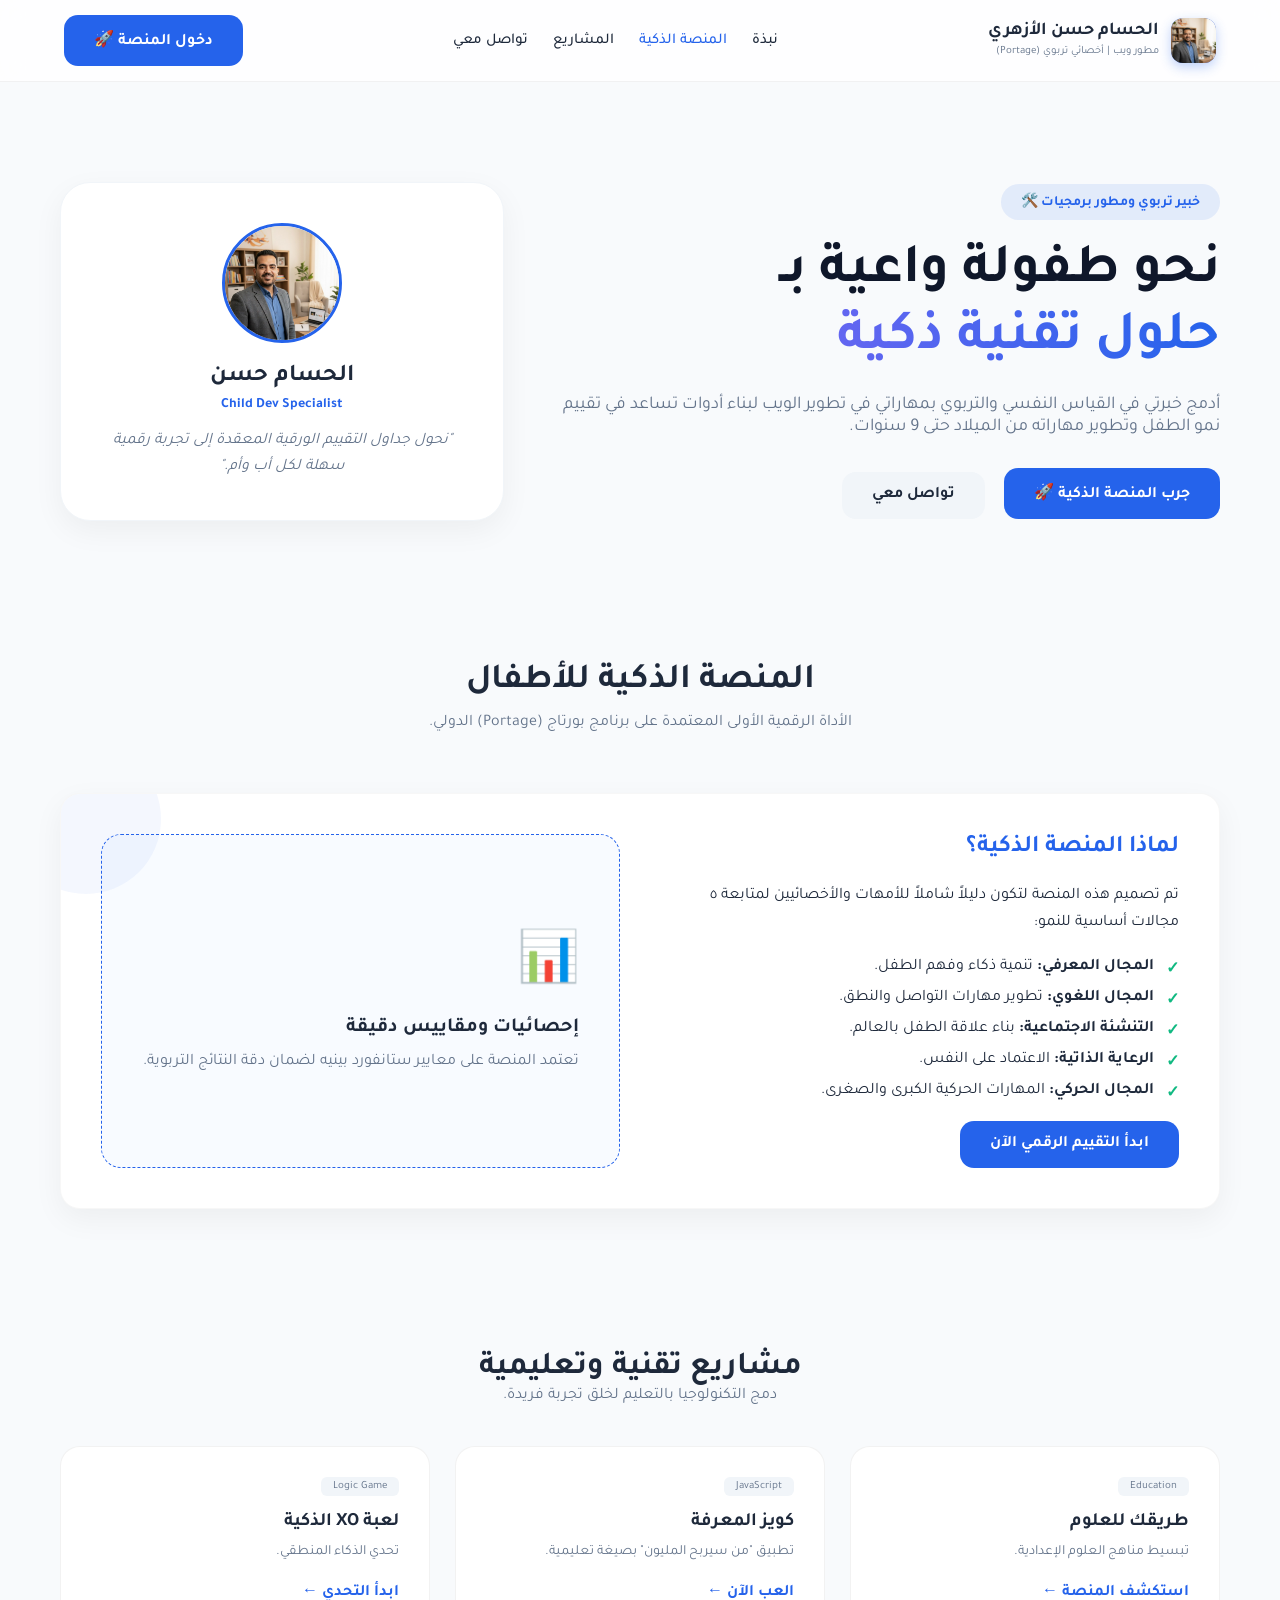
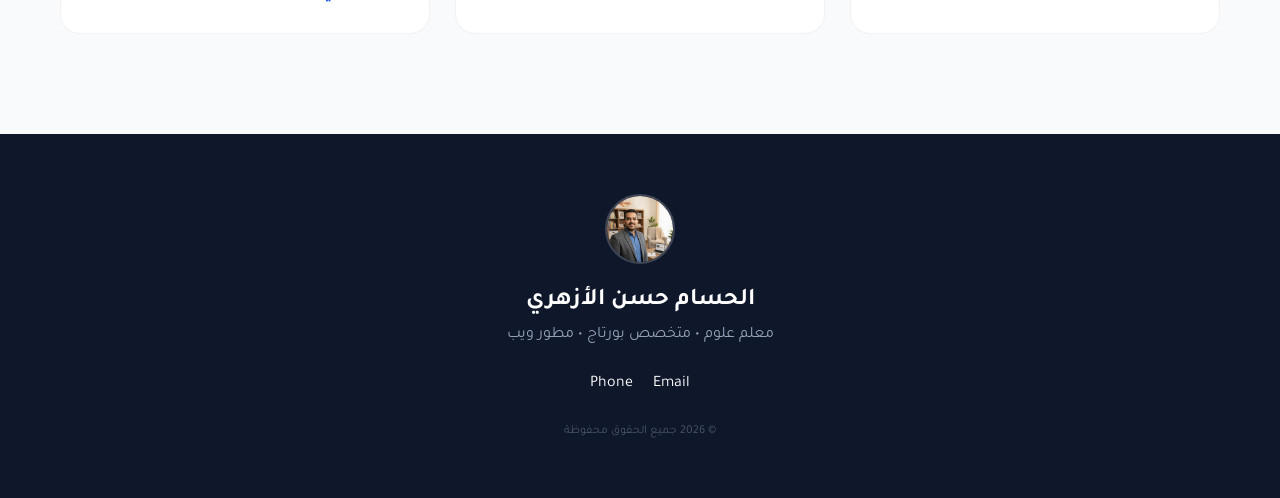
==== commit 1fb3a3d0: "index.html Added meta description for SEO and updated title." ====
--- a/index.html
+++ b/index.html
@@ -3,7 +3,8 @@
   <head>
     <meta charset="utf-8" />
     <meta name="viewport" content="width=device-width,initial-scale=1" />
-    <title>الحسام حسن الأزهري | المنصة الذكية</title>
+    <meta name="description" content="الموقع الرسمي للحسام حسن الأزهري - مطور ويب متخصص في المنصات الذكية للأطفال، ألعاب XO البرمجية، وأنظمة كويز الأسئلة التفاعلية.">
+    <title>الحسام حسن الأزهري | مطور ويب ومنصات تعليمية ذكية</title>
 
     <link
       href="https://fonts.googleapis.com/css2?family=Tajawal:wght@400;500;700;800&display=swap"
